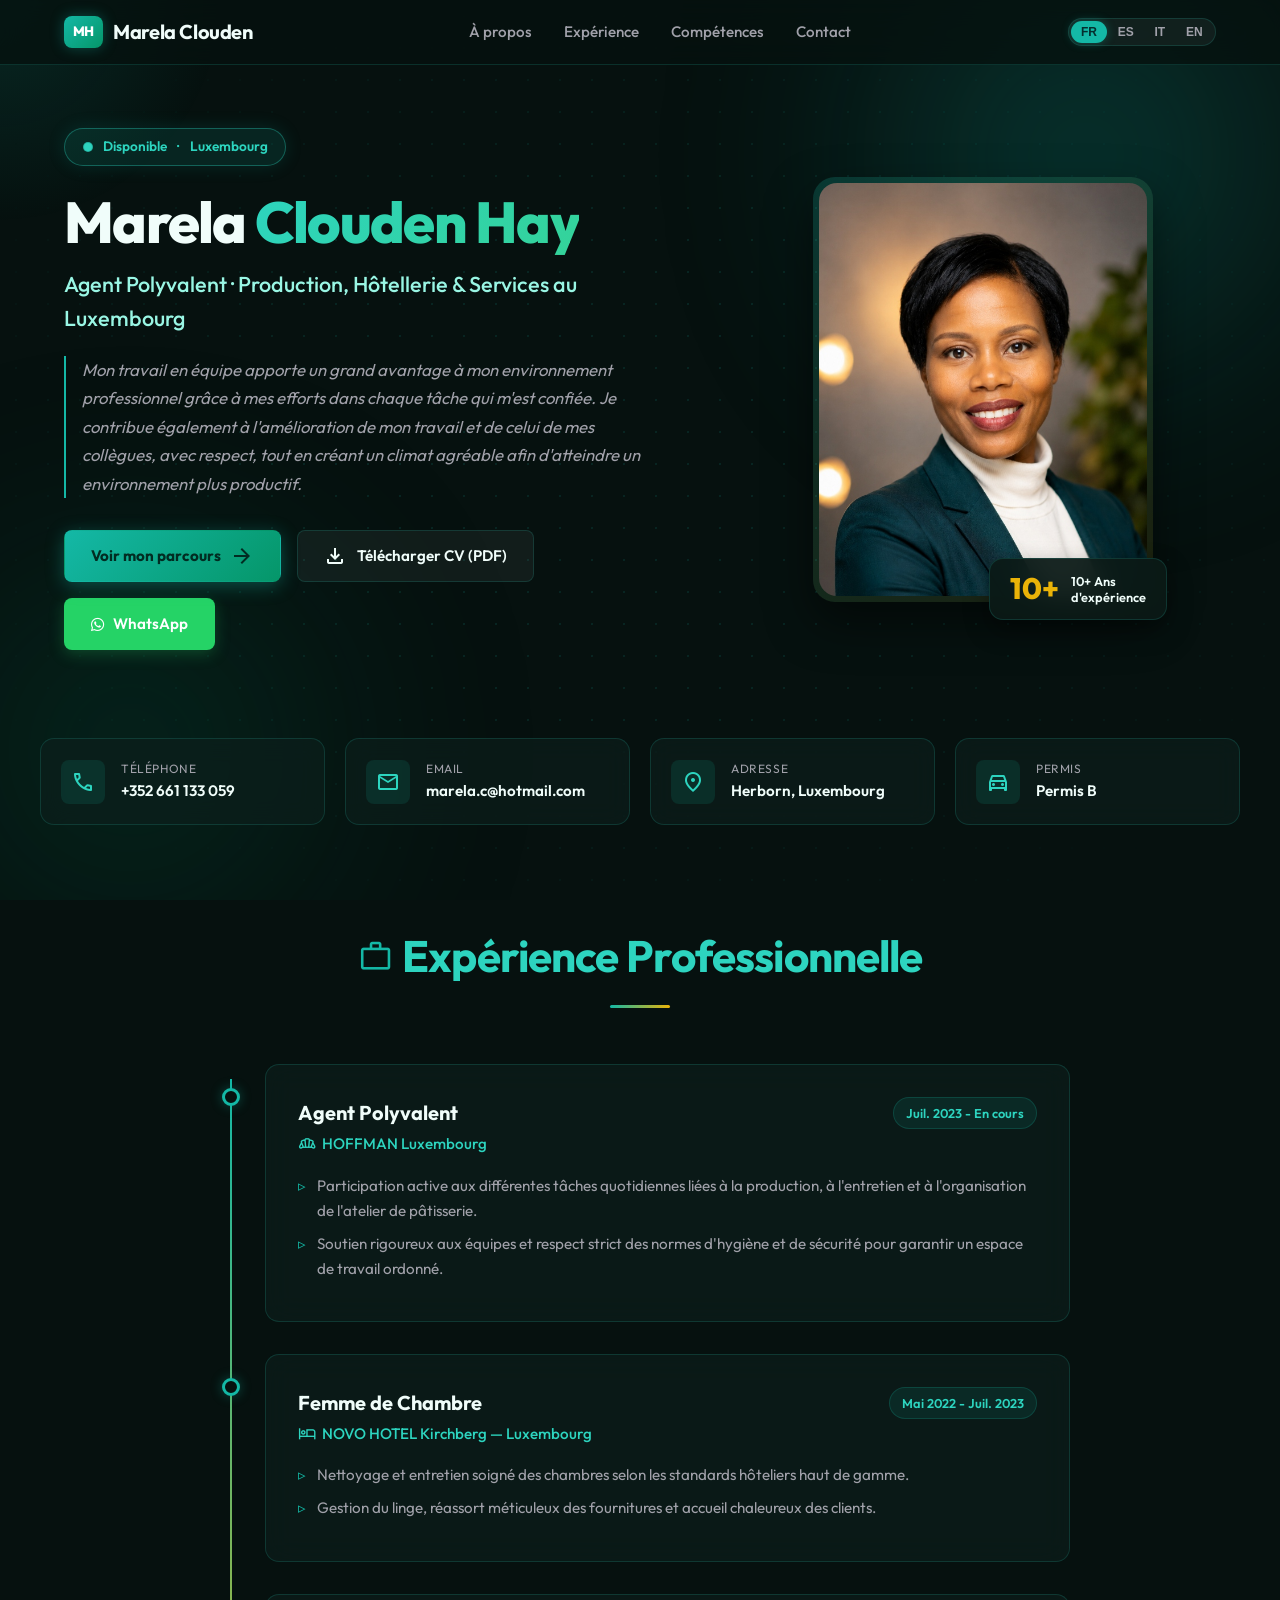
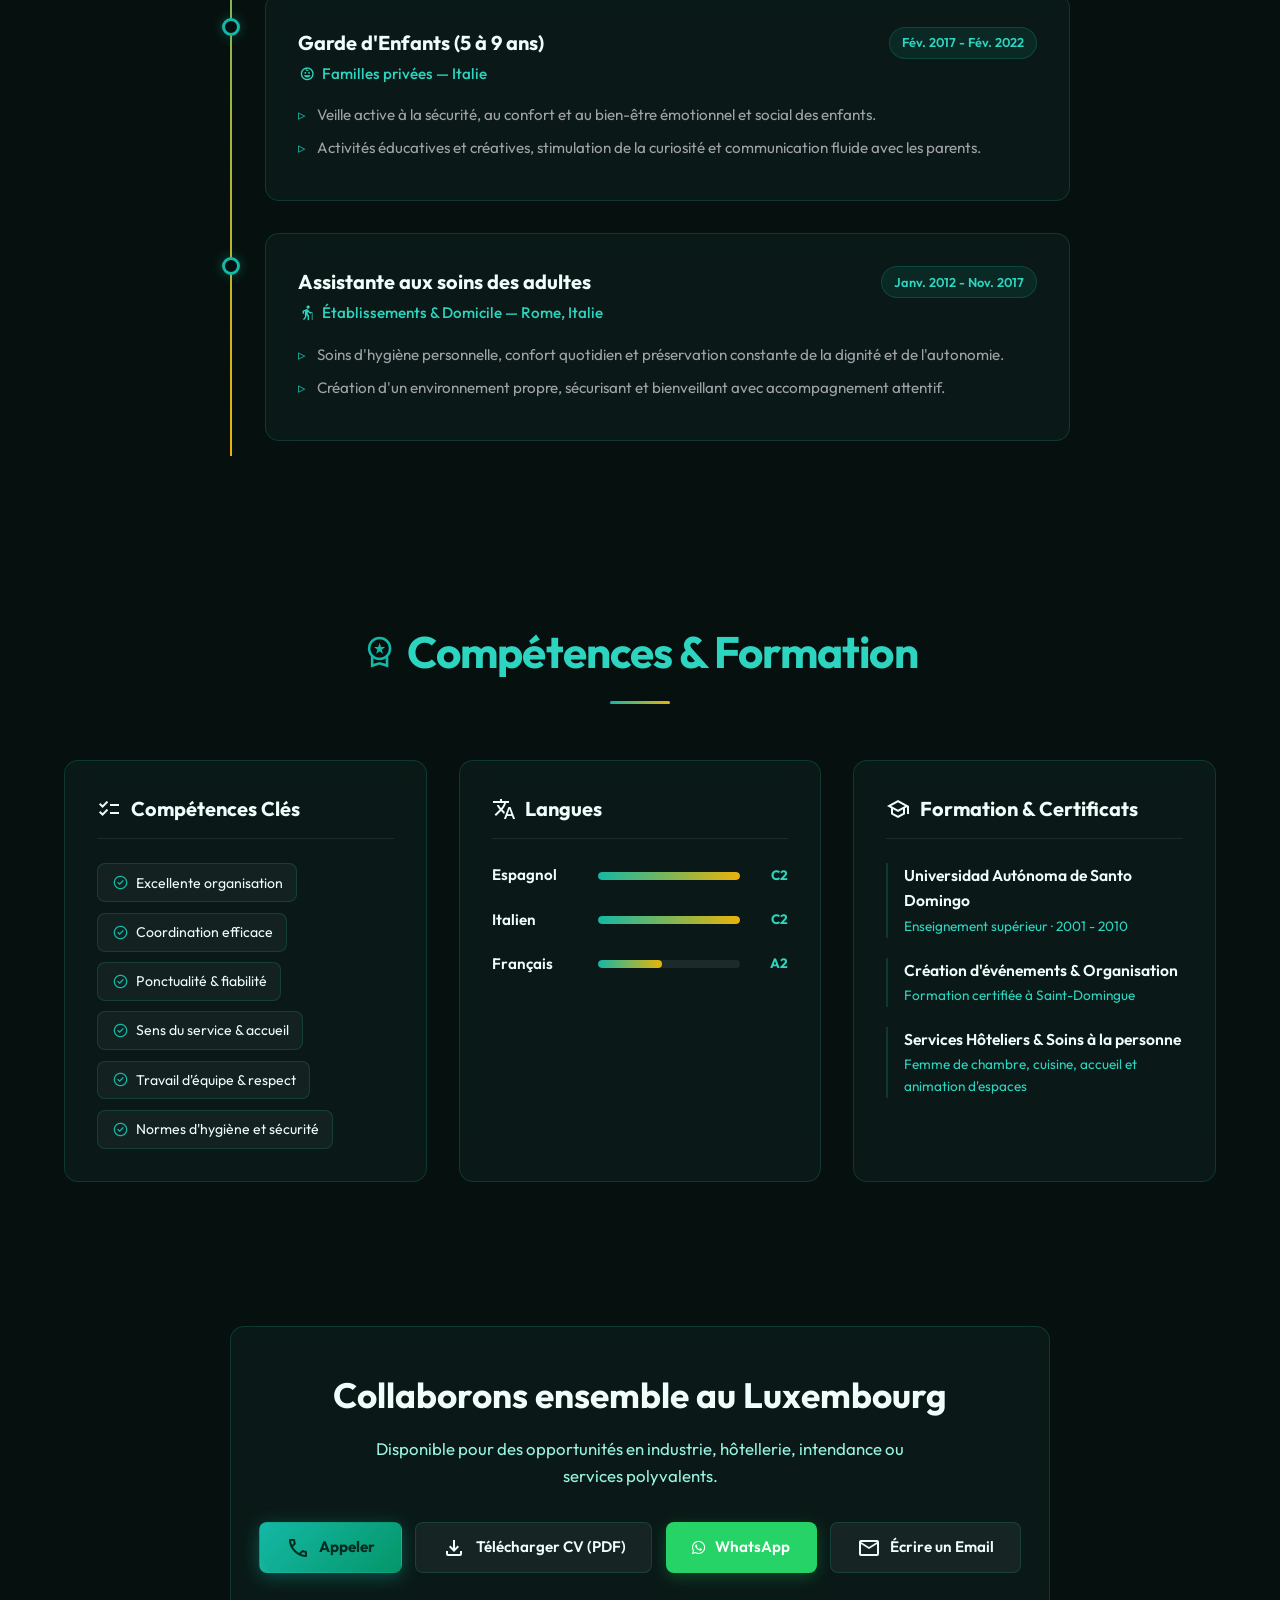
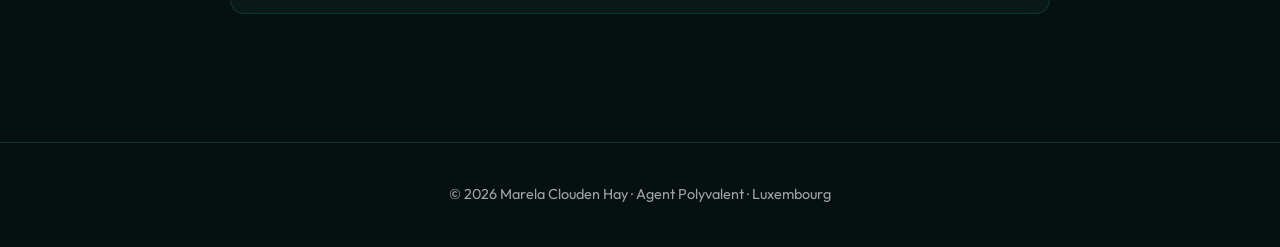
==== marela/index.html @ b7b25d3a "✨ Web et CV de Marela Clouden Hay (Agent Polyvalent - Luxembourg)" ====
<!DOCTYPE html>
<html lang="fr">
<head>
    <meta charset="UTF-8">
    <meta name="viewport" content="width=device-width, initial-scale=1.0, viewport-fit=cover">
    <title>Marela Clouden Hay - Agent Polyvalent Luxembourg</title>
    <meta name="description" content="Profil professionnel de Marela Clouden Hay : Agent polyvalent en industrie agroalimentaire, hôtellerie de prestige et intendance au Luxembourg.">
    
    <!-- Open Graph / WhatsApp Preview -->
    <meta property="og:title" content="Marela Clouden Hay — Profil Professionnel Luxembourg">
    <meta property="og:description" content="Découvrez mon parcours, mes compétences et mon CV complet au Luxembourg.">
    <meta property="og:image" content="./thumbnail.jpg">
    <meta property="og:image:type" content="image/jpeg">
    <meta property="og:image:width" content="600">
    <meta property="og:image:height" content="600">
    <meta property="og:type" content="website">

    <!-- Twitter Card -->
    <meta name="twitter:card" content="summary_large_image">
    <meta name="twitter:title" content="Marela Clouden Hay — Profil Professionnel Luxembourg">
    <meta name="twitter:description" content="Découvrez le parcours professionnel complet de Marela à Luxembourg.">
    <meta name="twitter:image" content="./thumbnail.jpg">
    
    <link rel="preconnect" href="https://fonts.googleapis.com">
    <link rel="preconnect" href="https://fonts.gstatic.com" crossorigin>
    <link href="https://fonts.googleapis.com/css2?family=Outfit:wght@300;400;500;600;700;800&display=swap" rel="stylesheet">
    <link rel="stylesheet" href="https://fonts.googleapis.com/css2?family=Material+Symbols+Outlined:opsz,wght,FILL,GRAD@20..48,100..700,0..1,-50..200" />
    <link rel="stylesheet" href="https://cdnjs.cloudflare.com/ajax/libs/font-awesome/6.4.0/css/all.min.css">
    <link rel="stylesheet" href="styles.css">
</head>
<body>
    <!-- 21st.dev Dynamic Cursor Glow & Animated Elements -->
    <div id="cursor-glow"></div>
    <div class="background-elements">
        <div class="blob blob-1"></div>
        <div class="blob blob-2"></div>
        <div class="grid-overlay"></div>
    </div>

    <!-- Navigation Bar -->
    <nav class="navbar">
        <div class="nav-content">
            <a href="#" class="logo">
                <span class="logo-badge">MH</span>
                <span>Marela Clouden</span>
            </a>
            <ul class="nav-links">
                <li><a href="#about" data-i18n="nav_about">À propos</a></li>
                <li><a href="#experience" data-i18n="nav_exp">Expérience</a></li>
                <li><a href="#skills" data-i18n="nav_skills">Compétences</a></li>
                <li><a href="#contact" data-i18n="nav_contact">Contact</a></li>
            </ul>
            <div class="lang-switcher">
                <button class="lang-btn active" data-lang="fr">FR</button>
                <button class="lang-btn" data-lang="es">ES</button>
                <button class="lang-btn" data-lang="it">IT</button>
                <button class="lang-btn" data-lang="en">EN</button>
            </div>
        </div>
    </nav>

    <main>
        <!-- Hero Section -->
        <section id="hero" class="hero section">
            <div class="hero-container">
                <div class="hero-content fade-in-left">
                    <!-- 21st.dev Live Pulse Radar Badge -->
                    <div class="live-badge">
                        <span class="live-indicator">
                            <span class="live-ping"></span>
                            <span class="live-dot"></span>
                        </span>
                        <span data-i18n="hero_avail">Disponible</span> · <span data-i18n="hero_location">Luxembourg</span>
                    </div>

                    <h1>Marela <span>Clouden Hay</span></h1>
                    <h2 data-i18n="hero_title">Agent Polyvalent · Production, Hôtellerie & Services au Luxembourg</h2>
                    <p class="hero-desc" data-i18n="hero_desc">
                        Mon travail en équipe apporte un grand avantage à mon environnement professionnel grâce à mes efforts dans chaque tâche qui m'est confiée. Je contribue également à l'amélioration de mon travail et de celui de mes collègues, avec respect, tout en créant un climat agréable afin d'atteindre un environnement plus productif.
                    </p>
                    
                    <div class="hero-actions">
                        <a href="#experience" class="btn btn-primary">
                            <span data-i18n="btn_exp">Voir mon parcours</span>
                            <span class="material-symbols-outlined">arrow_forward</span>
                        </a>
                        <a href="CV_Marela_Clouden_Hay.pdf" class="btn btn-outline" target="_blank" download data-i18n="btn_download">
                            <span class="material-symbols-outlined">download</span> Télécharger CV (PDF)
                        </a>
                        <a href="https://wa.me/352661133059" class="btn btn-secondary" target="_blank" rel="noopener">
                            <i class="fa-brands fa-whatsapp"></i> WhatsApp
                        </a>
                    </div>
                </div>

                <div class="hero-image-container fade-in-right">
                    <div class="image-wrapper tilt-card">
                        <img src="./portrait.jpg" alt="Marela Clouden Hay" class="profile-img">
                        <div class="experience-badge">
                            <span class="number">10+</span>
                            <span class="text" data-i18n="hero_years">Ans<br>d'expérience</span>
                        </div>
                    </div>
                </div>
            </div>
        </section>

        <!-- Quick Info & Contact Bar -->
        <section id="about" class="contact-bar section fade-in-up">
            <div class="contact-grid">
                <div class="contact-item">
                    <div class="icon-box"><span class="material-symbols-outlined">call</span></div>
                    <div class="contact-details">
                        <span class="label" data-i18n="contact_phone">Téléphone</span>
                        <a href="tel:+352661133059" class="value" style="text-decoration:none; color:inherit;">+352 661 133 059</a>
                    </div>
                </div>
                <div class="contact-item">
                    <div class="icon-box"><span class="material-symbols-outlined">mail</span></div>
                    <div class="contact-details">
                        <span class="label">Email</span>
                        <a href="mailto:marela.c@hotmail.com" class="value" style="text-decoration:none; color:inherit;">marela.c@hotmail.com</a>
                    </div>
                </div>
                <div class="contact-item">
                    <div class="icon-box"><span class="material-symbols-outlined">location_on</span></div>
                    <div class="contact-details">
                        <span class="label" data-i18n="contact_address">Adresse</span>
                        <span class="value" data-i18n="contact_address_val">Herborn, Luxembourg</span>
                    </div>
                </div>
                <div class="contact-item">
                    <div class="icon-box"><span class="material-symbols-outlined">directions_car</span></div>
                    <div class="contact-details">
                        <span class="label" data-i18n="contact_license">Permis</span>
                        <span class="value" data-i18n="contact_license_val">Permis B</span>
                    </div>
                </div>
            </div>
        </section>

        <!-- Experience Timeline -->
        <section id="experience" class="experience section">
            <div class="section-header fade-in-up">
                <h2>
                    <span class="material-symbols-outlined" style="font-size:2.2rem; color:var(--primary);">work</span>
                    <span data-i18n="exp_section_title">Expérience <span>Professionnelle</span></span>
                </h2>
                <div class="divider"></div>
            </div>
            
            <div class="timeline" id="experience-timeline">
                <div class="timeline-progress"></div>
                
                <!-- Job 1 -->
                <div class="timeline-item fade-in-up">
                    <div class="timeline-dot"></div>
                    <div class="timeline-content glass-card interactive-card">
                        <div class="timeline-header">
                            <div class="job-info">
                                <h3 data-i18n="job1_title">Agent Polyvalent</h3>
                                <h4>
                                    <span class="material-symbols-outlined" style="font-size:1.15rem;">bakery_dining</span>
                                    <span data-i18n="job1_company">HOFFMAN Luxembourg</span>
                                </h4>
                            </div>
                            <span class="date-badge" data-i18n="job1_date">Juil. 2023 - En cours</span>
                        </div>
                        <ul class="job-description">
                            <li data-i18n="job1_desc1">Participation active aux différentes tâches quotidiennes liées à la production, à l'entretien et à l'organisation de l'atelier de pâtisserie.</li>
                            <li data-i18n="job1_desc2">Soutien rigoureux aux équipes et respect strict des normes d'hygiène et de sécurité pour garantir un espace de travail ordonné.</li>
                        </ul>
                    </div>
                </div>

                <!-- Job 2 -->
                <div class="timeline-item fade-in-up">
                    <div class="timeline-dot"></div>
                    <div class="timeline-content glass-card interactive-card">
                        <div class="timeline-header">
                            <div class="job-info">
                                <h3 data-i18n="job2_title">Femme de Chambre</h3>
                                <h4>
                                    <span class="material-symbols-outlined" style="font-size:1.15rem;">hotel</span>
                                    <span data-i18n="job2_company">NOVO HOTEL Kirchberg — Luxembourg</span>
                                </h4>
                            </div>
                            <span class="date-badge" data-i18n="job2_date">Mai 2022 - Juil. 2023</span>
                        </div>
                        <ul class="job-description">
                            <li data-i18n="job2_desc1">Nettoyage et entretien soigné des chambres selon les standards hôteliers haut de gamme.</li>
                            <li data-i18n="job2_desc2">Gestion du linge, réassort méticuleux des fournitures et accueil chaleureux des clients.</li>
                        </ul>
                    </div>
                </div>

                <!-- Job 3 -->
                <div class="timeline-item fade-in-up">
                    <div class="timeline-dot"></div>
                    <div class="timeline-content glass-card interactive-card">
                        <div class="timeline-header">
                            <div class="job-info">
                                <h3 data-i18n="job3_title">Garde d'Enfants (5 à 9 ans)</h3>
                                <h4>
                                    <span class="material-symbols-outlined" style="font-size:1.15rem;">child_care</span>
                                    <span data-i18n="job3_company">Familles privées — Italie</span>
                                </h4>
                            </div>
                            <span class="date-badge" data-i18n="job3_date">Fév. 2017 - Fév. 2022</span>
                        </div>
                        <ul class="job-description">
                            <li data-i18n="job3_desc1">Veille active à la sécurité, au confort et au bien-être émotionnel et social des enfants.</li>
                            <li data-i18n="job3_desc2">Activités éducatives et créatives, stimulation de la curiosité et communication fluide avec les parents.</li>
                        </ul>
                    </div>
                </div>

                <!-- Job 4 -->
                <div class="timeline-item fade-in-up">
                    <div class="timeline-dot"></div>
                    <div class="timeline-content glass-card interactive-card">
                        <div class="timeline-header">
                            <div class="job-info">
                                <h3 data-i18n="job4_title">Assistante aux soins des adultes</h3>
                                <h4>
                                    <span class="material-symbols-outlined" style="font-size:1.15rem;">elderly</span>
                                    <span data-i18n="job4_company">Établissements & Domicile — Rome, Italie</span>
                                </h4>
                            </div>
                            <span class="date-badge" data-i18n="job4_date">Janv. 2012 - Nov. 2017</span>
                        </div>
                        <ul class="job-description">
                            <li data-i18n="job4_desc1">Soins d'hygiène personnelle, confort quotidien et préservation constante de la dignité et de l'autonomie.</li>
                            <li data-i18n="job4_desc2">Création d'un environnement propre, sécurisant et bienveillant avec accompagnement attentif.</li>
                        </ul>
                    </div>
                </div>
            </div>
        </section>

        <!-- Skills & Education Section -->
        <section id="skills" class="skills section">
            <div class="section-header fade-in-up">
                <h2>
                    <span class="material-symbols-outlined" style="font-size:2.2rem; color:var(--primary);">workspace_premium</span>
                    <span data-i18n="skills_section_title">Compétences & <span>Formation</span></span>
                </h2>
                <div class="divider"></div>
            </div>

            <div class="skills-grid">
                <!-- Key Skills -->
                <div class="skills-column fade-in-up">
                    <div class="glass-card full-height interactive-card">
                        <h3 data-i18n="skills_key">
                            <span class="material-symbols-outlined">checklist</span>
                            <span>Compétences Clés</span>
                        </h3>
                        <div class="tags-container">
                            <span class="tag"><span class="material-symbols-outlined" style="font-size:17px; color:var(--primary);">check_circle</span> <span data-i18n="skill_1">Excellente organisation</span></span>
                            <span class="tag"><span class="material-symbols-outlined" style="font-size:17px; color:var(--primary);">check_circle</span> <span data-i18n="skill_2">Coordination efficace</span></span>
                            <span class="tag"><span class="material-symbols-outlined" style="font-size:17px; color:var(--primary);">check_circle</span> <span data-i18n="skill_3">Ponctualité & fiabilité</span></span>
                            <span class="tag"><span class="material-symbols-outlined" style="font-size:17px; color:var(--primary);">check_circle</span> <span data-i18n="skill_4">Sens du service & accueil</span></span>
                            <span class="tag"><span class="material-symbols-outlined" style="font-size:17px; color:var(--primary);">check_circle</span> <span data-i18n="skill_5">Travail d'équipe & respect</span></span>
                            <span class="tag"><span class="material-symbols-outlined" style="font-size:17px; color:var(--primary);">check_circle</span> <span data-i18n="skill_6">Normes d'hygiène et sécurité</span></span>
                        </div>
                    </div>
                </div>

                <!-- Languages -->
                <div class="skills-column fade-in-up" style="transition-delay: 0.15s">
                    <div class="glass-card full-height interactive-card">
                        <h3 data-i18n="skills_lang">
                            <span class="material-symbols-outlined">translate</span>
                            <span>Langues</span>
                        </h3>
                        <div class="languages-list">
                            <div class="language-item">
                                <span class="lang-name">Espagnol</span>
                                <div class="progress-bar"><div class="progress" style="width: 100%"></div></div>
                                <span class="lang-level">C2</span>
                            </div>
                            <div class="language-item">
                                <span class="lang-name">Italien</span>
                                <div class="progress-bar"><div class="progress" style="width: 100%"></div></div>
                                <span class="lang-level">C2</span>
                            </div>
                            <div class="language-item">
                                <span class="lang-name">Français</span>
                                <div class="progress-bar"><div class="progress" style="width: 45%"></div></div>
                                <span class="lang-level">A2</span>
                            </div>
                        </div>
                    </div>
                </div>

                <!-- Education & Certifications -->
                <div class="skills-column fade-in-up" style="transition-delay: 0.3s">
                    <div class="glass-card full-height interactive-card">
                        <h3 data-i18n="skills_edu">
                            <span class="material-symbols-outlined">school</span>
                            <span>Formation & Certificats</span>
                        </h3>
                        <div class="education-item">
                            <h4 data-i18n="edu1_title">Universidad Autónoma de Santo Domingo</h4>
                            <p class="school" data-i18n="edu1_school">Enseignement supérieur · 2001 - 2010</p>
                        </div>
                        <div class="education-item">
                            <h4 data-i18n="edu2_title">Création d'événements & Organisation</h4>
                            <p class="school" data-i18n="edu2_school">Formation certifiée à Saint-Domingue</p>
                        </div>
                        <div class="education-item">
                            <h4 data-i18n="edu3_title">Services Hôteliers & Soins à la personne</h4>
                            <p class="school" data-i18n="edu3_school">Femme de chambre, cuisine, accueil et animation d'espaces</p>
                        </div>
                    </div>
                </div>
            </div>
        </section>

        <!-- Final Invitation / Contact CTA -->
        <section id="contact" class="section fade-in-up" style="text-align: center; margin-bottom: 3.5rem;">
            <div class="glass-card interactive-card" style="max-width: 820px; margin: 0 auto; padding: 2.5rem 1.5rem;">
                <h2 style="font-size: clamp(1.6rem, 3.5vw, 2.2rem); margin-bottom: 0.8rem; font-weight: 700;" data-i18n="cta_title">Collaborons ensemble au Luxembourg</h2>
                <p style="color: var(--text-muted); margin-bottom: 2rem; font-size: 1.05rem; max-width: 580px; margin-left: auto; margin-right: auto;" data-i18n="cta_desc">
                    Disponible pour des opportunités en industrie, hôtellerie, intendance ou services polyvalents.
                </p>
                <div style="display: flex; gap: 0.85rem; justify-content: center; flex-wrap: wrap;">
                    <a href="tel:+352661133059" class="btn btn-primary" data-i18n="cta_call">
                        <span class="material-symbols-outlined">call</span> Appeler
                    </a>
                    <a href="CV_Marela_Clouden_Hay.pdf" class="btn btn-outline" target="_blank" download data-i18n="cta_cv">
                        <span class="material-symbols-outlined">download</span> Télécharger CV (PDF)
                    </a>
                    <a href="https://wa.me/352661133059" class="btn btn-secondary" target="_blank" rel="noopener">
                        <i class="fa-brands fa-whatsapp"></i> WhatsApp
                    </a>
                    <a href="mailto:marela.c@hotmail.com" class="btn btn-outline" data-i18n="cta_email">
                        <span class="material-symbols-outlined">mail</span> Écrire un Email
                    </a>
                </div>
            </div>
        </section>
    </main>

    <!-- Footer -->
    <footer>
        <div class="footer-content">
            <p data-i18n="footer_text">&copy; 2026 Marela Clouden Hay · Agent Polyvalent · Luxembourg</p>
        </div>
    </footer>

    <script src="script.js"></script>
</body>
</html>
---- marela/styles.css ----
/* Marela Clouden Hay - Premium Dark/Emerald Theme (21st.dev Style) */
:root {
    --bg-main: #06110f;
    --bg-secondary: #0b1a17;
    --bg-card: rgba(13, 31, 28, 0.65);
    --bg-card-hover: rgba(18, 43, 38, 0.85);
    --border-card: rgba(45, 212, 191, 0.16);
    --border-hover: rgba(45, 212, 191, 0.45);
    
    --primary: #14b8a6;
    --primary-light: #2dd4bf;
    --primary-glow: rgba(20, 184, 166, 0.35);
    --accent: #eab308;
    --accent-glow: rgba(234, 179, 8, 0.3);
    
    --text-main: #f0fdfa;
    --text-muted: #99f6e4;
    --text-dim: #5eead4;
    --text-sub: #a1a1aa;
    
    --radius-sm: 8px;
    --radius-md: 14px;
    --radius-lg: 22px;
    --radius-full: 9999px;
    
    --transition-fast: 0.2s cubic-bezier(0.4, 0, 0.2, 1);
    --transition-normal: 0.3s cubic-bezier(0.4, 0, 0.2, 1);
}

* {
    margin: 0;
    padding: 0;
    box-sizing: border-box;
}

html {
    scroll-behavior: smooth;
    font-size: 16px;
}

body {
    font-family: 'Outfit', -apple-system, BlinkMacSystemFont, sans-serif;
    background-color: var(--bg-main);
    color: var(--text-main);
    line-height: 1.6;
    overflow-x: hidden;
    position: relative;
    min-height: 100vh;
}

/* 21st.dev Animated Background & Blobs */
.background-elements {
    position: fixed;
    top: 0;
    left: 0;
    width: 100vw;
    height: 100vh;
    z-index: -1;
    overflow: hidden;
    pointer-events: none;
}

.blob {
    position: absolute;
    border-radius: 50%;
    filter: blur(120px);
    opacity: 0.45;
    animation: floatBlob 24s infinite alternate ease-in-out;
}

.blob-1 {
    width: 550px;
    height: 550px;
    background: radial-gradient(circle, #0d9488 0%, transparent 70%);
    top: -120px;
    right: -80px;
}

.blob-2 {
    width: 500px;
    height: 500px;
    background: radial-gradient(circle, #065f46 0%, transparent 70%);
    bottom: -100px;
    left: -120px;
    animation-duration: 28s;
    animation-direction: alternate-reverse;
}

.grid-overlay {
    position: absolute;
    inset: 0;
    background-image: radial-gradient(rgba(20, 184, 166, 0.12) 1px, transparent 1px);
    background-size: 32px 32px;
    mask-image: radial-gradient(ellipse at center, black 40%, transparent 85%);
    -webkit-mask-image: radial-gradient(ellipse at center, black 40%, transparent 85%);
}

@keyframes floatBlob {
    0% { transform: translate(0, 0) scale(1); }
    50% { transform: translate(-50px, 40px) scale(1.08); }
    100% { transform: translate(40px, -50px) scale(0.95); }
}

/* Cursor Glow on Desktop */
#cursor-glow {
    position: fixed;
    width: 450px;
    height: 450px;
    background: radial-gradient(circle, rgba(20, 184, 166, 0.14), transparent 70%);
    border-radius: 50%;
    pointer-events: none;
    transform: translate(-50%, -50%);
    z-index: 0;
    transition: opacity 0.3s ease;
}

/* Navbar */
.navbar {
    position: fixed;
    top: 0;
    left: 0;
    width: 100%;
    z-index: 100;
    backdrop-filter: blur(16px);
    -webkit-backdrop-filter: blur(16px);
    background: rgba(6, 17, 15, 0.78);
    border-bottom: 1px solid var(--border-card);
}

.nav-content {
    max-width: 1200px;
    margin: 0 auto;
    padding: 1rem 1.5rem;
    display: flex;
    justify-content: space-between;
    align-items: center;
    gap: 1rem;
}

.logo {
    display: flex;
    align-items: center;
    gap: 0.65rem;
    text-decoration: none;
    font-weight: 700;
    font-size: 1.25rem;
    color: var(--text-main);
    letter-spacing: -0.02em;
}

.logo-badge {
    background: linear-gradient(135deg, var(--primary), #059669);
    color: #ffffff;
    padding: 0.3rem 0.55rem;
    border-radius: var(--radius-sm);
    font-weight: 800;
    font-size: 0.85rem;
    box-shadow: 0 0 14px var(--primary-glow);
}

.nav-links {
    display: flex;
    gap: 2rem;
    list-style: none;
}

.nav-links a {
    text-decoration: none;
    color: var(--text-sub);
    font-weight: 500;
    font-size: 0.95rem;
    transition: var(--transition-fast);
}

.nav-links a:hover {
    color: var(--primary-light);
}

.lang-switcher {
    display: flex;
    background: rgba(255, 255, 255, 0.05);
    border: 1px solid var(--border-card);
    border-radius: var(--radius-full);
    padding: 2px;
}

.lang-btn {
    background: transparent;
    border: none;
    color: var(--text-sub);
    padding: 0.25rem 0.65rem;
    border-radius: var(--radius-full);
    font-size: 0.75rem;
    font-weight: 700;
    cursor: pointer;
    transition: var(--transition-fast);
}

.lang-btn.active, .lang-btn:hover {
    background: var(--primary);
    color: #042f2e;
    box-shadow: 0 0 10px var(--primary-glow);
}

/* Sections Global */
.section {
    max-width: 1200px;
    margin: 0 auto;
    padding: 4.5rem 1.5rem;
}

.section-header {
    text-align: center;
    margin-bottom: 3.5rem;
}

.section-header h2 {
    font-size: clamp(2rem, 4vw, 2.75rem);
    font-weight: 700;
    color: var(--text-main);
    letter-spacing: -0.02em;
    display: flex;
    align-items: center;
    justify-content: center;
    gap: 0.6rem;
}

.section-header h2 span {
    color: var(--primary-light);
}

.divider {
    width: 60px;
    height: 3px;
    background: linear-gradient(90deg, var(--primary), var(--accent));
    margin: 0.85rem auto 0;
    border-radius: var(--radius-full);
}

/* 21st.dev Live Radar Pulse Badge */
.live-badge {
    display: inline-flex;
    align-items: center;
    gap: 0.65rem;
    padding: 0.45rem 1.1rem;
    background: rgba(20, 184, 166, 0.12);
    border: 1px solid rgba(45, 212, 191, 0.35);
    border-radius: var(--radius-full);
    font-size: 0.85rem;
    font-weight: 600;
    color: var(--primary-light);
    margin-bottom: 1.5rem;
    box-shadow: 0 0 18px rgba(20, 184, 166, 0.15);
}

.live-indicator {
    position: relative;
    width: 10px;
    height: 10px;
    display: inline-flex;
    align-items: center;
    justify-content: center;
}

.live-dot {
    width: 8px;
    height: 8px;
    background-color: var(--primary-light);
    border-radius: 50%;
    position: relative;
    z-index: 2;
}

.live-ping {
    position: absolute;
    width: 100%;
    height: 100%;
    border-radius: 50%;
    background-color: var(--primary-light);
    opacity: 0.8;
    animation: radarPulse 2s cubic-bezier(0, 0, 0.2, 1) infinite;
}

@keyframes radarPulse {
    0% { transform: scale(0.9); opacity: 0.9; }
    75%, 100% { transform: scale(3.2); opacity: 0; }
}

/* Hero Section */
.hero {
    padding-top: 8rem;
    padding-bottom: 4rem;
}

.hero-container {
    display: grid;
    grid-template-columns: 1.15fr 0.85fr;
    gap: 3.5rem;
    align-items: center;
}

.hero-content h1 {
    font-size: clamp(2.4rem, 4.8vw, 3.6rem);
    font-weight: 800;
    line-height: 1.12;
    margin-bottom: 0.75rem;
    letter-spacing: -0.03em;
}

.hero-content h1 span {
    background: linear-gradient(135deg, var(--primary-light), #34d399);
    -webkit-background-clip: text;
    -webkit-text-fill-color: transparent;
}

.hero-content h2 {
    font-size: clamp(1.1rem, 2.2vw, 1.35rem);
    font-weight: 500;
    color: var(--text-muted);
    margin-bottom: 1.25rem;
}

.hero-desc {
    color: var(--text-sub);
    font-size: 1.05rem;
    line-height: 1.7;
    margin-bottom: 2rem;
    max-width: 580px;
    border-left: 2px solid var(--primary);
    padding-left: 1rem;
    font-style: italic;
}

.hero-actions {
    display: flex;
    gap: 1rem;
    flex-wrap: wrap;
}

/* Buttons & 21st.dev Shimmer Beam */
.btn {
    display: inline-flex;
    align-items: center;
    justify-content: center;
    gap: 0.6rem;
    padding: 0.8rem 1.6rem;
    border-radius: var(--radius-sm);
    font-weight: 600;
    font-size: 0.95rem;
    text-decoration: none;
    transition: var(--transition-normal);
    cursor: pointer;
    border: 1px solid transparent;
}

.btn-primary {
    background: linear-gradient(135deg, var(--primary), #059669);
    color: #022c22;
    position: relative;
    overflow: hidden;
    box-shadow: 0 4px 18px var(--primary-glow);
    font-weight: 700;
}

.btn-primary::after {
    content: '';
    position: absolute;
    top: -50%;
    left: -150%;
    width: 200%;
    height: 200%;
    background: linear-gradient(60deg, transparent 30%, rgba(255, 255, 255, 0.45) 50%, transparent 70%);
    animation: shimmerBeam 4s infinite ease-in-out;
}

@keyframes shimmerBeam {
    0% { transform: translateX(0); }
    40%, 100% { transform: translateX(150%); }
}

.btn-primary:hover {
    transform: translateY(-2px);
    box-shadow: 0 6px 25px var(--primary-glow);
}

.btn-secondary {
    background: #25d366;
    color: #ffffff;
    box-shadow: 0 4px 15px rgba(37, 211, 102, 0.25);
}

.btn-secondary:hover {
    background: #20ba5a;
    transform: translateY(-2px);
    box-shadow: 0 6px 22px rgba(37, 211, 102, 0.35);
}

.btn-outline {
    background: rgba(255, 255, 255, 0.05);
    border: 1px solid var(--border-card);
    color: var(--text-main);
}

.btn-outline:hover {
    background: rgba(20, 184, 166, 0.12);
    border-color: var(--primary-light);
    color: var(--primary-light);
    transform: translateY(-2px);
}

/* Tilt Card Photo */
.hero-image-container {
    display: flex;
    justify-content: center;
    position: relative;
}

.image-wrapper {
    position: relative;
    width: min(340px, 85vw);
    aspect-ratio: 4 / 5;
    border-radius: var(--radius-lg);
    background: linear-gradient(135deg, rgba(20, 184, 166, 0.2), rgba(234, 179, 8, 0.1));
    padding: 6px;
    box-shadow: 0 20px 45px rgba(0, 0, 0, 0.5);
    transition: transform 0.15s ease-out;
    transform-style: preserve-3d;
}

.profile-img {
    width: 100%;
    height: 100%;
    object-fit: cover;
    object-position: center 20%;
    border-radius: calc(var(--radius-lg) - 4px);
    display: block;
}

.experience-badge {
    position: absolute;
    bottom: -18px;
    right: -14px;
    background: rgba(11, 26, 23, 0.94);
    backdrop-filter: blur(14px);
    -webkit-backdrop-filter: blur(14px);
    border: 1px solid var(--border-card);
    padding: 0.85rem 1.25rem;
    border-radius: var(--radius-md);
    display: flex;
    align-items: center;
    gap: 0.75rem;
    box-shadow: 0 10px 25px rgba(0, 0, 0, 0.4);
    transform: translateZ(30px);
}

.experience-badge .number {
    font-size: 1.85rem;
    font-weight: 800;
    color: var(--accent);
    line-height: 1;
}

.experience-badge .text {
    font-size: 0.8rem;
    font-weight: 600;
    color: var(--text-main);
    line-height: 1.25;
}

/* Contact Bar */
.contact-bar {
    padding: 1.5rem 0;
}

.contact-grid {
    display: grid;
    grid-template-columns: repeat(auto-fit, minmax(240px, 1fr));
    gap: 1.25rem;
}

.contact-item {
    background: var(--bg-card);
    backdrop-filter: blur(12px);
    -webkit-backdrop-filter: blur(12px);
    border: 1px solid var(--border-card);
    padding: 1.25rem;
    border-radius: var(--radius-md);
    display: flex;
    align-items: center;
    gap: 1rem;
    transition: var(--transition-fast);
}

.contact-item:hover {
    border-color: var(--primary-light);
    transform: translateY(-2px);
}

.icon-box {
    width: 44px;
    height: 44px;
    border-radius: var(--radius-sm);
    background: rgba(20, 184, 166, 0.12);
    display: flex;
    align-items: center;
    justify-content: center;
    color: var(--primary-light);
    font-size: 1.4rem;
    flex-shrink: 0;
}

.contact-details .label {
    display: block;
    font-size: 0.75rem;
    color: var(--text-sub);
    text-transform: uppercase;
    letter-spacing: 0.05em;
}

.contact-details .value {
    font-size: 0.95rem;
    font-weight: 600;
    color: var(--text-main);
}

/* Glass Card with 21st.dev Spotlight Effect */
.glass-card {
    background: var(--bg-card);
    backdrop-filter: blur(14px);
    -webkit-backdrop-filter: blur(14px);
    border: 1px solid var(--border-card);
    border-radius: var(--radius-md);
    padding: 2rem;
    position: relative;
    overflow: hidden;
    transition: border-color 0.25s, box-shadow 0.25s, transform 0.25s;
}

.interactive-card::before {
    content: '';
    position: absolute;
    inset: 0;
    background: radial-gradient(400px circle at var(--mouse-x, 50%) var(--mouse-y, 50%), rgba(20, 184, 166, 0.12), transparent 40%);
    pointer-events: none;
    opacity: 0;
    transition: opacity 0.3s;
}

.interactive-card:hover::before {
    opacity: 1;
}

.interactive-card:hover {
    border-color: var(--border-hover);
    box-shadow: 0 10px 30px rgba(0, 0, 0, 0.4);
    transform: translateY(-2px);
}

/* Experience Timeline */
.timeline {
    position: relative;
    max-width: 860px;
    margin: 0 auto;
}

.timeline::before {
    content: '';
    position: absolute;
    top: 15px;
    bottom: 15px;
    left: 20px;
    width: 2px;
    background: rgba(255, 255, 255, 0.08);
}

.timeline-progress {
    position: absolute;
    top: 15px;
    left: 20px;
    width: 2px;
    height: 0;
    background: linear-gradient(to bottom, var(--primary), var(--accent));
    transition: height 0.1s linear;
}

.timeline-item {
    position: relative;
    margin-bottom: 2rem;
    padding-left: 55px;
}

.timeline-dot {
    position: absolute;
    left: 12px;
    top: 24px;
    width: 18px;
    height: 18px;
    border-radius: 50%;
    background: var(--bg-main);
    border: 3px solid var(--primary);
    box-shadow: 0 0 12px var(--primary-glow);
    z-index: 2;
}

.timeline-header {
    display: flex;
    justify-content: space-between;
    align-items: flex-start;
    gap: 1rem;
    margin-bottom: 1rem;
    flex-wrap: wrap;
}

.job-info h3 {
    font-size: 1.25rem;
    font-weight: 700;
    color: var(--text-main);
}

.job-info h4 {
    font-size: 0.95rem;
    font-weight: 500;
    color: var(--primary-light);
    display: flex;
    align-items: center;
    gap: 0.4rem;
    margin-top: 0.2rem;
}

.date-badge {
    background: rgba(20, 184, 166, 0.1);
    color: var(--primary-light);
    border: 1px solid rgba(20, 184, 166, 0.2);
    padding: 0.3rem 0.75rem;
    border-radius: var(--radius-full);
    font-size: 0.8rem;
    font-weight: 600;
    white-space: nowrap;
}

.job-description {
    list-style: none;
    color: var(--text-sub);
    font-size: 0.95rem;
    line-height: 1.65;
}

.job-description li {
    position: relative;
    padding-left: 1.2rem;
    margin-bottom: 0.5rem;
}

.job-description li::before {
    content: '▹';
    position: absolute;
    left: 0;
    color: var(--primary);
}

/* Skills & Education Grid */
.skills-grid {
    display: grid;
    grid-template-columns: repeat(auto-fit, minmax(320px, 1fr));
    gap: 2rem;
}

.full-height {
    height: 100%;
}

.skills-column h3 {
    font-size: 1.25rem;
    font-weight: 700;
    margin-bottom: 1.5rem;
    display: flex;
    align-items: center;
    gap: 0.6rem;
    color: var(--text-main);
    border-bottom: 1px solid rgba(255, 255, 255, 0.08);
    padding-bottom: 0.85rem;
}

.tags-container {
    display: flex;
    flex-wrap: wrap;
    gap: 0.65rem;
}

.tag {
    background: rgba(255, 255, 255, 0.04);
    border: 1px solid var(--border-card);
    padding: 0.45rem 0.85rem;
    border-radius: var(--radius-sm);
    font-size: 0.88rem;
    color: var(--text-main);
    display: inline-flex;
    align-items: center;
    gap: 0.45rem;
    transition: var(--transition-fast);
}

.tag:hover {
    border-color: var(--primary-light);
    background: rgba(20, 184, 166, 0.08);
    transform: translateY(-1px);
}

.languages-list {
    display: flex;
    flex-direction: column;
    gap: 1.25rem;
}

.language-item {
    display: flex;
    align-items: center;
    gap: 1rem;
}

.lang-name {
    width: 90px;
    font-size: 0.95rem;
    font-weight: 600;
}

.progress-bar {
    flex-grow: 1;
    height: 8px;
    background: rgba(255, 255, 255, 0.08);
    border-radius: var(--radius-full);
    overflow: hidden;
}

.progress {
    height: 100%;
    background: linear-gradient(90deg, var(--primary), var(--accent));
    border-radius: var(--radius-full);
}

.lang-level {
    font-size: 0.85rem;
    font-weight: 700;
    color: var(--primary-light);
    width: 32px;
    text-align: right;
}

.education-item {
    margin-bottom: 1.25rem;
    border-left: 2px solid var(--border-card);
    padding-left: 1rem;
    transition: var(--transition-fast);
}

.education-item:hover {
    border-color: var(--primary);
}

.education-item h4 {
    font-size: 0.98rem;
    font-weight: 600;
    color: var(--text-main);
}

.education-item .school {
    font-size: 0.85rem;
    color: var(--primary-light);
    margin-top: 0.15rem;
}

/* Footer */
footer {
    border-top: 1px solid var(--border-card);
    padding: 2.5rem 1.5rem;
    text-align: center;
    color: var(--text-sub);
    font-size: 0.9rem;
}

/* Scroll Animations */
.fade-in-up, .fade-in-left, .fade-in-right {
    opacity: 0;
    transition: opacity 0.6s ease-out, transform 0.6s ease-out;
}

.fade-in-up { transform: translateY(24px); }
.fade-in-left { transform: translateX(-24px); }
.fade-in-right { transform: translateX(24px); }

.fade-in-up.visible, .fade-in-left.visible, .fade-in-right.visible {
    opacity: 1;
    transform: translate(0, 0);
}

/* Mobile & Tablet Responsive Queries */
@media (max-width: 960px) {
    .hero-container {
        grid-template-columns: 1fr;
        text-align: center;
        gap: 2.5rem;
    }
    .hero-content {
        order: 1;
    }
    .hero-image-container {
        order: 0;
    }
    .hero-desc {
        margin-left: auto;
        margin-right: auto;
    }
    .hero-actions {
        justify-content: center;
    }
    .nav-links {
        display: none;
    }
}

@media (max-width: 580px) {
    .btn {
        width: 100%;
    }
    .timeline::before, .timeline-progress {
        left: 10px;
    }
    .timeline-dot {
        left: 2px;
    }
    .timeline-item {
        padding-left: 36px;
    }
}
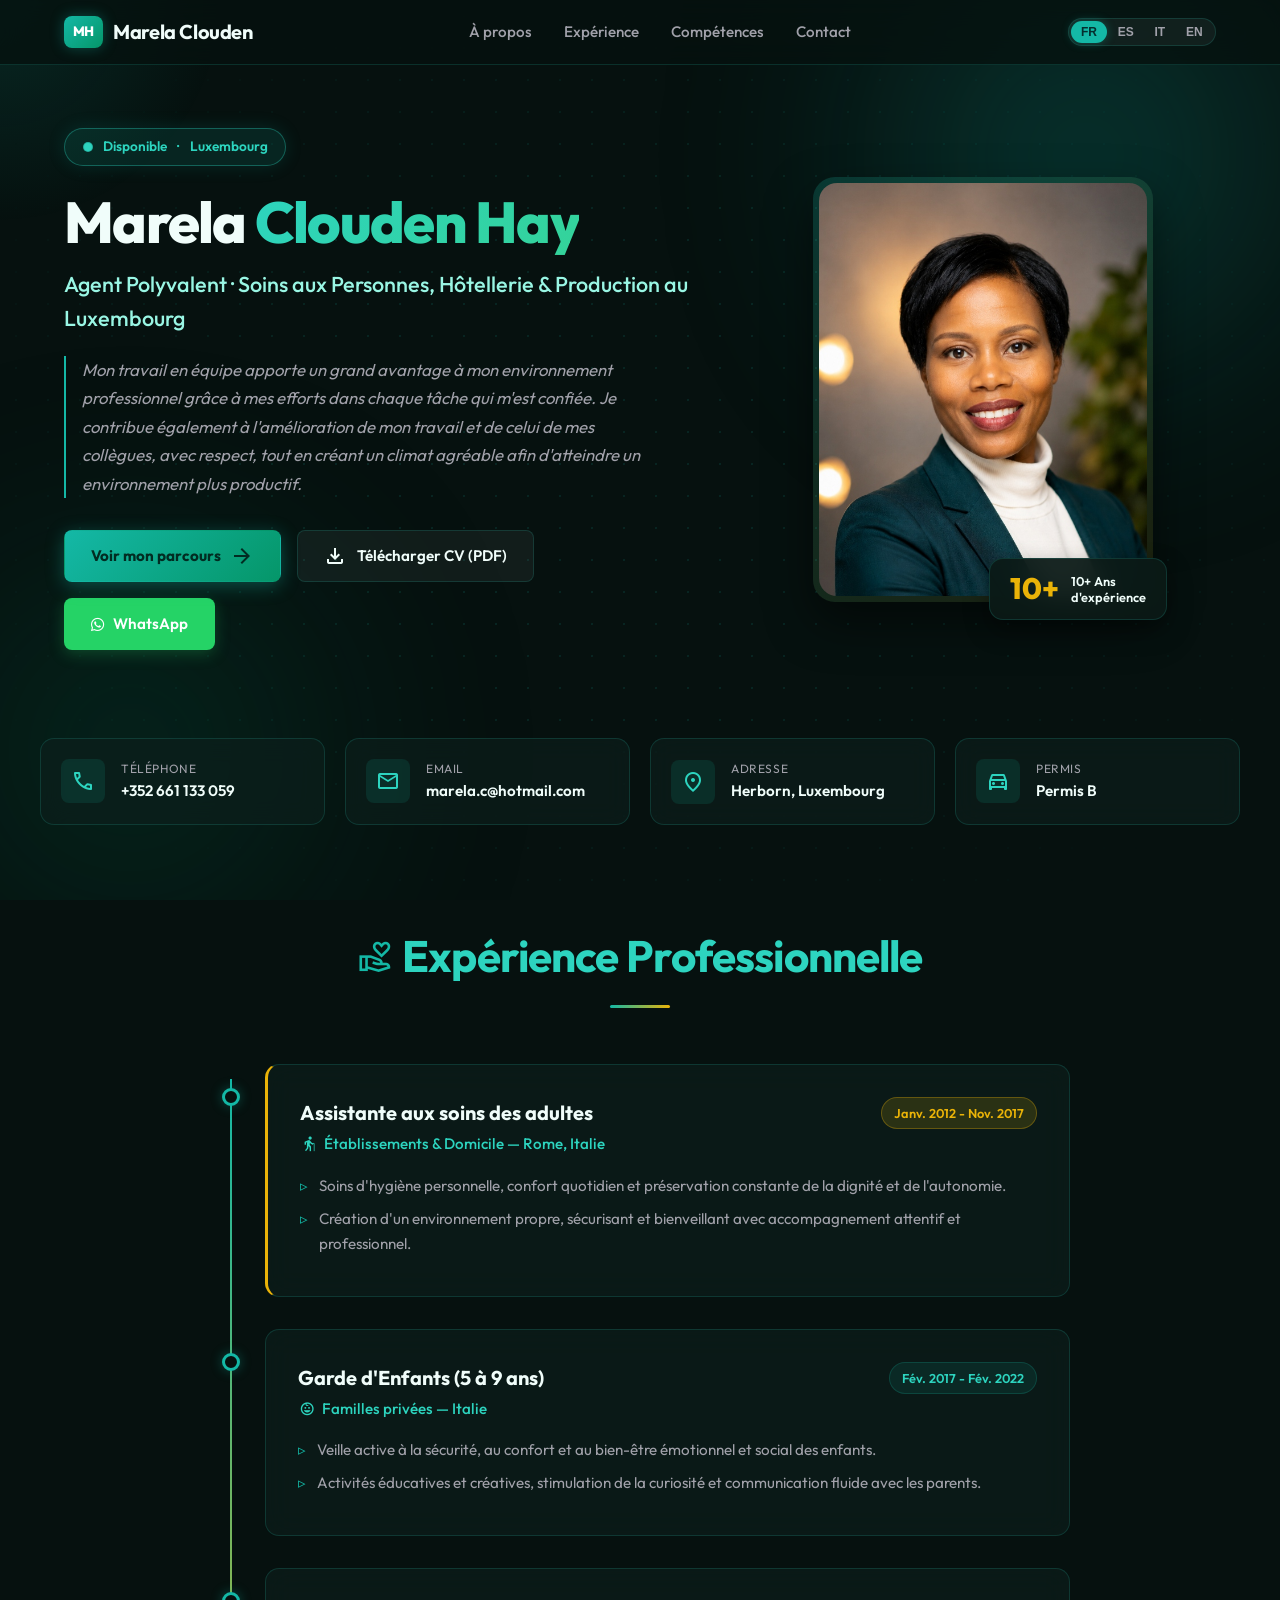
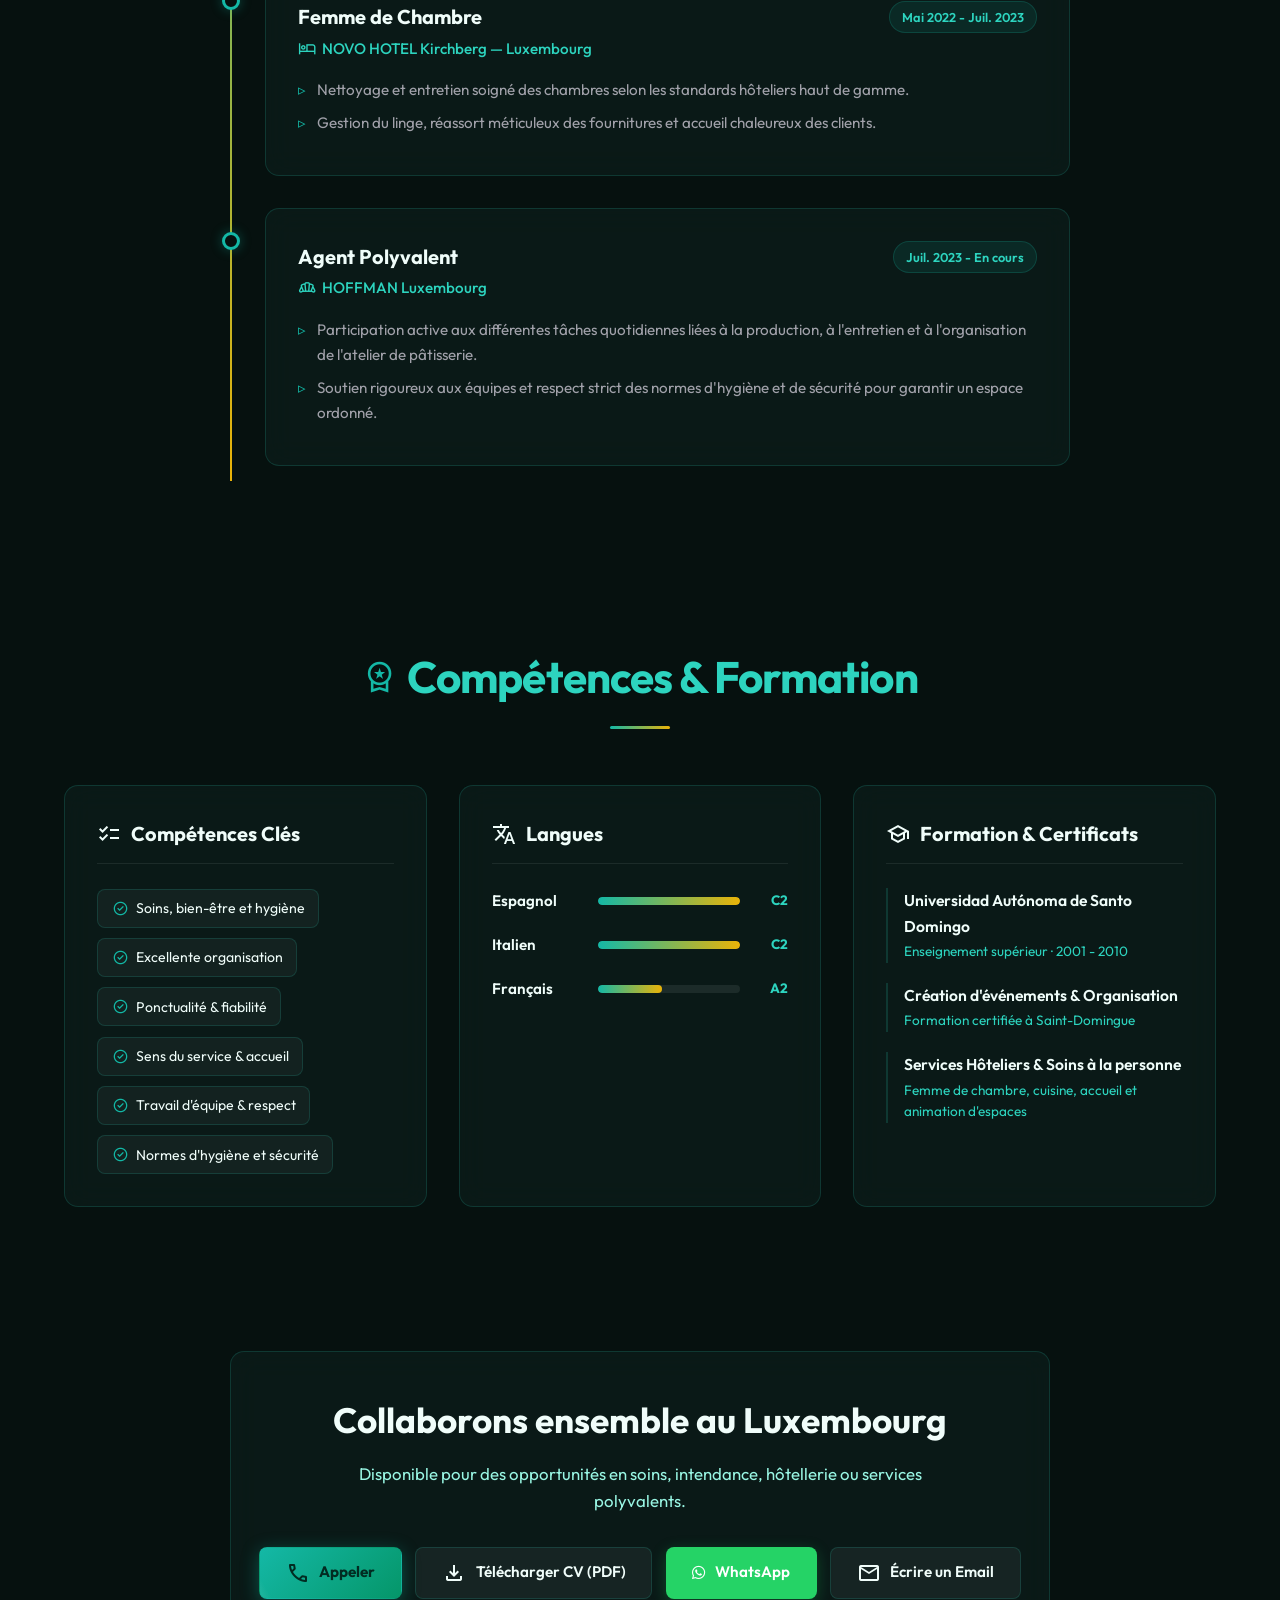
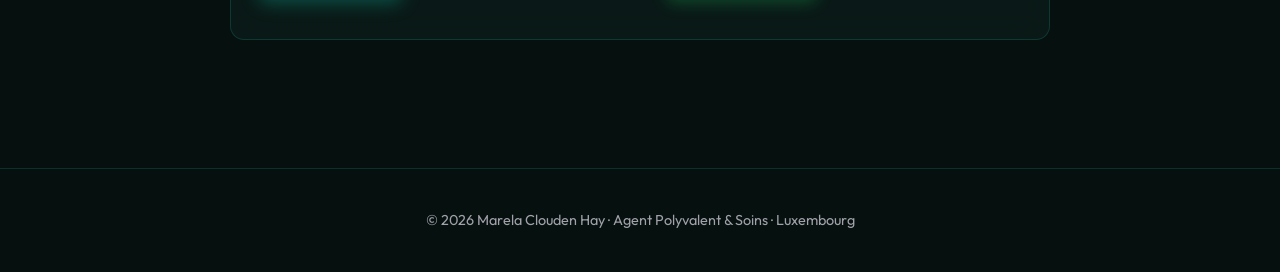
==== commit 9076cbc0: "✨ Cronología inversa destacando cuidados de adultos + Miniatura WhatsApp/Email + CV de 1 página" ====
--- a/marela/index.html
+++ b/marela/index.html
@@ -3,16 +3,16 @@
 <head>
     <meta charset="UTF-8">
     <meta name="viewport" content="width=device-width, initial-scale=1.0, viewport-fit=cover">
-    <title>Marela Clouden Hay - Agent Polyvalent Luxembourg</title>
-    <meta name="description" content="Profil professionnel de Marela Clouden Hay : Agent polyvalent en industrie agroalimentaire, hôtellerie de prestige et intendance au Luxembourg.">
+    <title>Marela Clouden Hay - Agent Polyvalent & Soins Luxembourg</title>
+    <meta name="description" content="Profil professionnel de Marela Clouden Hay : Soins aux adultes et personnes dépendantes, intendance, hôtellerie et production au Luxembourg.">
     
-    <!-- Open Graph / WhatsApp Preview -->
+    <!-- Open Graph / WhatsApp / Email Preview -->
     <meta property="og:title" content="Marela Clouden Hay — Profil Professionnel Luxembourg">
-    <meta property="og:description" content="Découvrez mon parcours, mes compétences et mon CV complet au Luxembourg.">
+    <meta property="og:description" content="Invitation : Découvrez mon profil professionnel complet, mes compétences en soins et intendance, et mes références au Luxembourg.">
     <meta property="og:image" content="./thumbnail.jpg">
     <meta property="og:image:type" content="image/jpeg">
-    <meta property="og:image:width" content="600">
-    <meta property="og:image:height" content="600">
+    <meta property="og:image:width" content="1200">
+    <meta property="og:image:height" content="630">
     <meta property="og:type" content="website">
 
     <!-- Twitter Card -->
@@ -74,7 +74,7 @@
                     </div>
 
                     <h1>Marela <span>Clouden Hay</span></h1>
-                    <h2 data-i18n="hero_title">Agent Polyvalent · Production, Hôtellerie & Services au Luxembourg</h2>
+                    <h2 data-i18n="hero_title">Agent Polyvalent · Soins aux Personnes, Hôtellerie & Production au Luxembourg</h2>
                     <p class="hero-desc" data-i18n="hero_desc">
                         Mon travail en équipe apporte un grand avantage à mon environnement professionnel grâce à mes efforts dans chaque tâche qui m'est confiée. Je contribue également à l'amélioration de mon travail et de celui de mes collègues, avec respect, tout en créant un climat agréable afin d'atteindre un environnement plus productif.
                     </p>
@@ -139,11 +139,11 @@
             </div>
         </section>
 
-        <!-- Experience Timeline -->
+        <!-- Experience Timeline (REVERSED CHRONOLOGY - GIVING MAXIMUM VALUE TO ADULT CARE) -->
         <section id="experience" class="experience section">
             <div class="section-header fade-in-up">
                 <h2>
-                    <span class="material-symbols-outlined" style="font-size:2.2rem; color:var(--primary);">work</span>
+                    <span class="material-symbols-outlined" style="font-size:2.2rem; color:var(--primary);">volunteer_activism</span>
                     <span data-i18n="exp_section_title">Expérience <span>Professionnelle</span></span>
                 </h2>
                 <div class="divider"></div>
@@ -152,86 +152,86 @@
             <div class="timeline" id="experience-timeline">
                 <div class="timeline-progress"></div>
                 
-                <!-- Job 1 -->
+                <!-- Job 1: Assistante aux soins des adultes (TOP HIGHLIGHT) -->
+                <div class="timeline-item fade-in-up">
+                    <div class="timeline-dot"></div>
+                    <div class="timeline-content glass-card interactive-card" style="border-left: 3px solid var(--accent);">
+                        <div class="timeline-header">
+                            <div class="job-info">
+                                <h3 data-i18n="job1_title">Assistante aux soins des adultes</h3>
+                                <h4>
+                                    <span class="material-symbols-outlined" style="font-size:1.15rem;">elderly</span>
+                                    <span data-i18n="job1_company">Établissements & Domicile — Rome, Italie</span>
+                                </h4>
+                            </div>
+                            <span class="date-badge" data-i18n="job1_date" style="background: rgba(234, 179, 8, 0.15); border-color: rgba(234, 179, 8, 0.3); color: var(--accent);">Janv. 2012 - Nov. 2017</span>
+                        </div>
+                        <ul class="job-description">
+                            <li data-i18n="job1_desc1">Soins d'hygiène personnelle, confort quotidien et préservation constante de la dignité et de l'autonomie.</li>
+                            <li data-i18n="job1_desc2">Création d'un environnement propre, sécurisant et bienveillant avec accompagnement attentif et professionnel.</li>
+                        </ul>
+                    </div>
+                </div>
+
+                <!-- Job 2: Garde d'Enfants -->
                 <div class="timeline-item fade-in-up">
                     <div class="timeline-dot"></div>
                     <div class="timeline-content glass-card interactive-card">
                         <div class="timeline-header">
                             <div class="job-info">
-                                <h3 data-i18n="job1_title">Agent Polyvalent</h3>
+                                <h3 data-i18n="job2_title">Garde d'Enfants (5 à 9 ans)</h3>
                                 <h4>
-                                    <span class="material-symbols-outlined" style="font-size:1.15rem;">bakery_dining</span>
-                                    <span data-i18n="job1_company">HOFFMAN Luxembourg</span>
+                                    <span class="material-symbols-outlined" style="font-size:1.15rem;">child_care</span>
+                                    <span data-i18n="job2_company">Familles privées — Italie</span>
                                 </h4>
                             </div>
-                            <span class="date-badge" data-i18n="job1_date">Juil. 2023 - En cours</span>
+                            <span class="date-badge" data-i18n="job2_date">Fév. 2017 - Fév. 2022</span>
                         </div>
                         <ul class="job-description">
-                            <li data-i18n="job1_desc1">Participation active aux différentes tâches quotidiennes liées à la production, à l'entretien et à l'organisation de l'atelier de pâtisserie.</li>
-                            <li data-i18n="job1_desc2">Soutien rigoureux aux équipes et respect strict des normes d'hygiène et de sécurité pour garantir un espace de travail ordonné.</li>
+                            <li data-i18n="job2_desc1">Veille active à la sécurité, au confort et au bien-être émotionnel et social des enfants.</li>
+                            <li data-i18n="job2_desc2">Activités éducatives et créatives, stimulation de la curiosité et communication fluide avec les parents.</li>
                         </ul>
                     </div>
                 </div>
 
-                <!-- Job 2 -->
+                <!-- Job 3: Femme de Chambre -->
                 <div class="timeline-item fade-in-up">
                     <div class="timeline-dot"></div>
                     <div class="timeline-content glass-card interactive-card">
                         <div class="timeline-header">
                             <div class="job-info">
-                                <h3 data-i18n="job2_title">Femme de Chambre</h3>
+                                <h3 data-i18n="job3_title">Femme de Chambre</h3>
                                 <h4>
                                     <span class="material-symbols-outlined" style="font-size:1.15rem;">hotel</span>
-                                    <span data-i18n="job2_company">NOVO HOTEL Kirchberg — Luxembourg</span>
+                                    <span data-i18n="job3_company">NOVO HOTEL Kirchberg — Luxembourg</span>
                                 </h4>
                             </div>
-                            <span class="date-badge" data-i18n="job2_date">Mai 2022 - Juil. 2023</span>
+                            <span class="date-badge" data-i18n="job3_date">Mai 2022 - Juil. 2023</span>
                         </div>
                         <ul class="job-description">
-                            <li data-i18n="job2_desc1">Nettoyage et entretien soigné des chambres selon les standards hôteliers haut de gamme.</li>
-                            <li data-i18n="job2_desc2">Gestion du linge, réassort méticuleux des fournitures et accueil chaleureux des clients.</li>
+                            <li data-i18n="job3_desc1">Nettoyage et entretien soigné des chambres selon les standards hôteliers haut de gamme.</li>
+                            <li data-i18n="job3_desc2">Gestion du linge, réassort méticuleux des fournitures et accueil chaleureux des clients.</li>
                         </ul>
                     </div>
                 </div>
 
-                <!-- Job 3 -->
+                <!-- Job 4: Agent Polyvalent -->
                 <div class="timeline-item fade-in-up">
                     <div class="timeline-dot"></div>
                     <div class="timeline-content glass-card interactive-card">
                         <div class="timeline-header">
                             <div class="job-info">
-                                <h3 data-i18n="job3_title">Garde d'Enfants (5 à 9 ans)</h3>
+                                <h3 data-i18n="job4_title">Agent Polyvalent</h3>
                                 <h4>
-                                    <span class="material-symbols-outlined" style="font-size:1.15rem;">child_care</span>
-                                    <span data-i18n="job3_company">Familles privées — Italie</span>
+                                    <span class="material-symbols-outlined" style="font-size:1.15rem;">bakery_dining</span>
+                                    <span data-i18n="job4_company">HOFFMAN Luxembourg</span>
                                 </h4>
                             </div>
-                            <span class="date-badge" data-i18n="job3_date">Fév. 2017 - Fév. 2022</span>
+                            <span class="date-badge" data-i18n="job4_date">Juil. 2023 - En cours</span>
                         </div>
                         <ul class="job-description">
-                            <li data-i18n="job3_desc1">Veille active à la sécurité, au confort et au bien-être émotionnel et social des enfants.</li>
-                            <li data-i18n="job3_desc2">Activités éducatives et créatives, stimulation de la curiosité et communication fluide avec les parents.</li>
-                        </ul>
-                    </div>
-                </div>
-
-                <!-- Job 4 -->
-                <div class="timeline-item fade-in-up">
-                    <div class="timeline-dot"></div>
-                    <div class="timeline-content glass-card interactive-card">
-                        <div class="timeline-header">
-                            <div class="job-info">
-                                <h3 data-i18n="job4_title">Assistante aux soins des adultes</h3>
-                                <h4>
-                                    <span class="material-symbols-outlined" style="font-size:1.15rem;">elderly</span>
-                                    <span data-i18n="job4_company">Établissements & Domicile — Rome, Italie</span>
-                                </h4>
-                            </div>
-                            <span class="date-badge" data-i18n="job4_date">Janv. 2012 - Nov. 2017</span>
-                        </div>
-                        <ul class="job-description">
-                            <li data-i18n="job4_desc1">Soins d'hygiène personnelle, confort quotidien et préservation constante de la dignité et de l'autonomie.</li>
-                            <li data-i18n="job4_desc2">Création d'un environnement propre, sécurisant et bienveillant avec accompagnement attentif.</li>
+                            <li data-i18n="job4_desc1">Participation active aux différentes tâches quotidiennes liées à la production, à l'entretien et à l'organisation de l'atelier de pâtisserie.</li>
+                            <li data-i18n="job4_desc2">Soutien rigoureux aux équipes et respect strict des normes d'hygiène et de sécurité pour garantir un espace ordonné.</li>
                         </ul>
                     </div>
                 </div>
@@ -257,8 +257,8 @@
                             <span>Compétences Clés</span>
                         </h3>
                         <div class="tags-container">
-                            <span class="tag"><span class="material-symbols-outlined" style="font-size:17px; color:var(--primary);">check_circle</span> <span data-i18n="skill_1">Excellente organisation</span></span>
-                            <span class="tag"><span class="material-symbols-outlined" style="font-size:17px; color:var(--primary);">check_circle</span> <span data-i18n="skill_2">Coordination efficace</span></span>
+                            <span class="tag"><span class="material-symbols-outlined" style="font-size:17px; color:var(--primary);">check_circle</span> <span data-i18n="skill_1">Soins, bien-être et hygiène</span></span>
+                            <span class="tag"><span class="material-symbols-outlined" style="font-size:17px; color:var(--primary);">check_circle</span> <span data-i18n="skill_2">Excellente organisation</span></span>
                             <span class="tag"><span class="material-symbols-outlined" style="font-size:17px; color:var(--primary);">check_circle</span> <span data-i18n="skill_3">Ponctualité & fiabilité</span></span>
                             <span class="tag"><span class="material-symbols-outlined" style="font-size:17px; color:var(--primary);">check_circle</span> <span data-i18n="skill_4">Sens du service & accueil</span></span>
                             <span class="tag"><span class="material-symbols-outlined" style="font-size:17px; color:var(--primary);">check_circle</span> <span data-i18n="skill_5">Travail d'équipe & respect</span></span>
@@ -323,7 +323,7 @@
             <div class="glass-card interactive-card" style="max-width: 820px; margin: 0 auto; padding: 2.5rem 1.5rem;">
                 <h2 style="font-size: clamp(1.6rem, 3.5vw, 2.2rem); margin-bottom: 0.8rem; font-weight: 700;" data-i18n="cta_title">Collaborons ensemble au Luxembourg</h2>
                 <p style="color: var(--text-muted); margin-bottom: 2rem; font-size: 1.05rem; max-width: 580px; margin-left: auto; margin-right: auto;" data-i18n="cta_desc">
-                    Disponible pour des opportunités en industrie, hôtellerie, intendance ou services polyvalents.
+                    Disponible pour des opportunités en soins, intendance, hôtellerie ou services polyvalents.
                 </p>
                 <div style="display: flex; gap: 0.85rem; justify-content: center; flex-wrap: wrap;">
                     <a href="tel:+352661133059" class="btn btn-primary" data-i18n="cta_call">
@@ -346,7 +346,7 @@
     <!-- Footer -->
     <footer>
         <div class="footer-content">
-            <p data-i18n="footer_text">&copy; 2026 Marela Clouden Hay · Agent Polyvalent · Luxembourg</p>
+            <p data-i18n="footer_text">&copy; 2026 Marela Clouden Hay · Agent Polyvalent & Soins · Luxembourg</p>
         </div>
     </footer>
 
